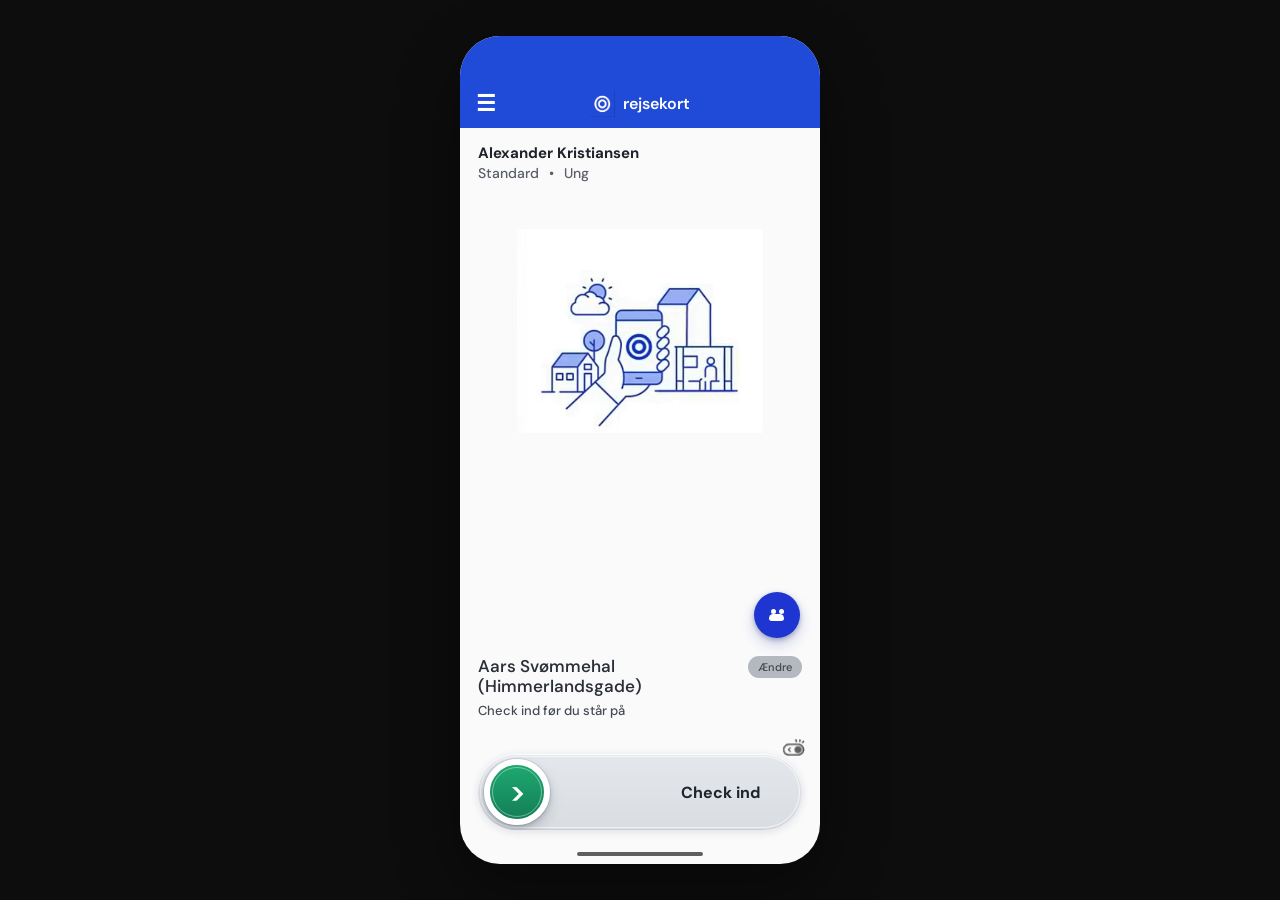
==== index.html @ a7dd2cbe "Initial Rejsekort mobile web app" ====
﻿<!DOCTYPE html>
<html lang="da">
<head>
<meta charset="UTF-8">
<meta name="viewport" content="width=device-width, initial-scale=1.0">
<title>rejsekort</title>
<link rel="stylesheet" href="style.css">
</head>
<body>
<div class="phone">
  <div class="topbar">
    <div class="menu" aria-label="Menu">&#9776;</div>
    <img class="logo" src="logo.png" alt="rejsekort logo">
    <div class="top-title">rejsekort</div>
  </div>

  <div class="content">
    <div class="user" id="userInfo">
      <div class="username" id="usernameText">Alexander Kristiansen</div>
      <div class="usertype" id="userTypeText">Standard <span class="dot">&bull;</span> Ung</div>
    </div>

    <div class="illustration">
      <img src="illustration.png" alt="App illustration">
    </div>

    <button class="quick-switch" id="quickSwitchBtn" type="button" aria-label="V&aelig;lg profil">
      <span class="quick-icon" aria-hidden="true"></span>
    </button>

    <div class="location">
      <div class="address">
        <div class="place" id="placeText">Aars Sv&oslash;mmehal (Himmerlandsgade)</div>
        <div class="sub" id="subText">Check ind f&oslash;r du st&aring;r p&aring;</div>
      </div>
      <button class="edit" id="editLocationBtn" type="button">&AElig;ndre</button>
    </div>
  </div>

  <div class="bottom">
    <img class="eye" src="eye.png" alt="">
    <div class="slider" id="slider">
      <div class="slider-fill" id="sliderFill"></div>
      <div class="timer" id="timer">00.00</div>
      <div class="label" id="label">Check ind</div>
      <div class="handle green" id="handle"><span>&gt;</span></div>
    </div>
  </div>

  <div class="picker-modal" id="nameModal" aria-hidden="true">
    <button class="picker-backdrop" id="nameBackdrop" type="button" aria-label="Luk"></button>
    <div class="picker-sheet">
      <div class="picker-title">V&aelig;lg navn</div>
      <div class="picker-list" id="nameList"></div>
    </div>
  </div>

  <div class="picker-modal" id="locationModal" aria-hidden="true">
    <button class="picker-backdrop" id="locationBackdrop" type="button" aria-label="Luk"></button>
    <div class="picker-sheet">
      <div class="picker-title">V&aelig;lg stop</div>
      <div class="picker-list" id="locationList"></div>
    </div>
  </div>
</div>

<audio id="sound" src="checkInCheckOut.wav"></audio>
<script src="script.js"></script>
</body>
</html>
---- style.css ----
﻿@import url('https://fonts.googleapis.com/css2?family=DM+Sans:wght@400;500;600;700&display=swap');

:root {
  --blue: #1f4bd8;
  --green: #1baa78;
  --green-dark: #129564;
  --red: #e53935;
  --surface: #f1f3f7;
  --text-main: #3a3d44;
  --text-soft: #676d78;
  --text-subtle: #858b96;
}

* {
  margin: 0;
  padding: 0;
  box-sizing: border-box;
  font-family: 'DM Sans', -apple-system, BlinkMacSystemFont, 'Segoe UI', sans-serif;
}

body {
  margin: 0;
  min-height: 100dvh;
  display: flex;
  justify-content: center;
  align-items: center;
  background: #0d0d0d;
}

.phone {
  width: 360px;
  height: 828px;
  background: #fafafb;
  border-radius: 40px;
  overflow: hidden;
  position: relative;
  box-shadow: 0 26px 64px rgba(0, 0, 0, 0.42);
}

.phone::after {
  content: '';
  position: absolute;
  left: 50%;
  bottom: 8px;
  width: 126px;
  height: 4px;
  border-radius: 999px;
  transform: translateX(-50%);
  background: rgba(0, 0, 0, 0.62);
}

.topbar {
  height: 92px;
  padding-top: 44px;
  background: var(--blue);
  color: #ffffff;
  display: flex;
  justify-content: center;
  align-items: center;
  gap: 8px;
  position: relative;
  font-weight: 600;
}

.menu {
  position: absolute;
  left: 16px;
  font-size: 22px;
  line-height: 1;
}

.logo {
  height: 26px;
  width: auto;
}

.top-title {
  font-size: 16px;
  line-height: 1;
  font-weight: 600;
}

.content {
  padding: 16px 18px 0;
}

.user {
  margin-bottom: 14px;
  cursor: pointer;
}

.username {
  color: #1f2229;
  font-size: 15px;
  font-weight: 700;
  line-height: 1.2;
}

.usertype {
  margin-top: 2px;
  color: #595e69;
  font-weight: 500;
  font-size: 14px;
}

.dot {
  margin: 0 6px;
}

.illustration {
  height: 270px;
  display: flex;
  justify-content: center;
  align-items: center;
  margin-bottom: 126px;
}

.illustration img {
  width: 76%;
  max-width: 278px;
  filter: saturate(0.95);
  user-select: none;
}

.quick-switch {
  width: 46px;
  height: 46px;
  margin: 0 2px 10px auto;
  border: 0;
  border-radius: 50%;
  background: #1f35d2;
  box-shadow:
    0 2px 5px rgba(11, 25, 96, 0.3),
    0 7px 14px rgba(20, 41, 146, 0.2);
  display: flex;
  align-items: center;
  justify-content: center;
  cursor: pointer;
}

.quick-icon {
  width: 16px;
  height: 12px;
  position: relative;
  display: block;
}

.quick-icon::before {
  content: '';
  position: absolute;
  left: 2px;
  top: 0;
  width: 5px;
  height: 5px;
  border-radius: 50%;
  background: #ffffff;
  box-shadow: 8px 0 0 #ffffff;
}

.quick-icon::after {
  content: '';
  position: absolute;
  left: 0;
  bottom: 0;
  width: 15px;
  height: 7px;
  border-radius: 8px 8px 5px 5px;
  background: #ffffff;
}

.location {
  margin-top: 0;
  display: flex;
  justify-content: space-between;
  align-items: flex-start;
  gap: 10px;
  cursor: pointer;
}

.address {
  min-width: 0;
  margin-top: 8px;
}

.place {
  color: #2b2f37;
  font-size: 17px;
  line-height: 1.2;
  font-weight: 550;
}

.sub {
  margin-top: 5px;
  color: #444a54;
  font-size: 13px;
  font-weight: 500;
}

.edit {
  border: 0;
  white-space: nowrap;
  background: #b4b8bf;
  padding: 4px 10px;
  border-radius: 20px;
  font-size: 11px;
  font-weight: 500;
  color: #3f444f;
  cursor: pointer;
  margin-top: 8px;
}

.bottom {
  position: absolute;
  bottom: 34px;
  left: 18px;
  right: 18px;
}

.eye {
  position: absolute;
  right: -12px;
  bottom: 70px;
  width: 48px;
  opacity: 0.78;
}

.slider {
  height: 76px;
  border-radius: 999px;
  background: linear-gradient(180deg, #e4e8ed 0%, #d9dde1 100%);
  position: relative;
  overflow: hidden;
  transition: background 260ms ease, box-shadow 260ms ease;
  box-shadow:
    inset 0 1px 0 rgba(255, 255, 255, 0.92),
    inset 0 -1px 0 rgba(0, 0, 0, 0.05),
    0 2px 8px rgba(26, 33, 63, 0.12);
}

.slider::before {
  content: '';
  position: absolute;
  inset: 2px;
  border-radius: inherit;
  border: 1px solid rgba(255, 255, 255, 0.66);
  pointer-events: none;
  z-index: 1;
}

.slider::after {
  content: '';
  position: absolute;
  left: -44%;
  top: 6px;
  bottom: 6px;
  width: 42%;
  border-radius: 999px;
  background: linear-gradient(
    90deg,
    rgba(255, 255, 255, 0) 0%,
    rgba(241, 244, 247, 0.84) 42%,
    rgba(255, 255, 255, 0) 100%
  );
  animation: slider-sheen 2.9s cubic-bezier(0.32, 0, 0.2, 1) infinite;
  opacity: 0.85;
  pointer-events: none;
  z-index: 1;
}

.slider.checked {
  background: linear-gradient(90deg, #31c994 0%, #23bd8d 100%);
  box-shadow:
    inset 0 1px 2px rgba(0, 0, 0, 0.04),
    inset 0 -1px 0 rgba(255, 255, 255, 0.18),
    0 5px 12px rgba(20, 123, 92, 0.23);
}

.slider.checked::after {
  display: none;
}

.slider-fill {
  position: absolute;
  left: 0;
  top: 0;
  bottom: 0;
  width: 0;
  border-radius: inherit;
  background: linear-gradient(90deg, #37ce99 0%, #23bc8e 100%);
  transition: width 220ms ease;
  z-index: 1;
}

.slider.checked .slider-fill {
  width: 100%;
}

.timer,
.label {
  position: absolute;
  top: 50%;
  transform: translateY(-50%);
  z-index: 3;
  font-weight: 600;
  transition: opacity 220ms ease;
}

.timer {
  left: 20px;
  color: #ffffff;
  font-size: 18px;
  font-weight: 700;
  opacity: 0;
}

.label {
  right: 42px;
  color: #1f242b;
  font-size: 16px;
  font-weight: 700;
}

.slider.checked .timer {
  opacity: 1;
}

.slider.checked .label {
  opacity: 0;
}

.handle {
  width: 66px;
  height: 66px;
  border-radius: 50%;
  position: absolute;
  top: 5px;
  left: 5px;
  border: 6px solid #ffffff;
  display: flex;
  justify-content: center;
  align-items: center;
  font-size: 30px;
  font-weight: 600;
  color: #ffffff;
  cursor: pointer;
  touch-action: none;
  z-index: 3;
  transition: left 220ms ease;
  box-shadow:
    0 0 0 1px rgba(0, 0, 0, 0.08),
    0 2px 5px rgba(0, 0, 0, 0.18),
    0 7px 14px rgba(13, 29, 66, 0.16);
}

.handle::after {
  content: '';
  position: absolute;
  inset: 2px;
  border-radius: 50%;
  border: 1px solid rgba(255, 255, 255, 0.4);
}

.handle.pulse {
  animation: handle-pulse 280ms ease-out;
}

.handle span {
  transform: translateY(-1px);
  display: inline-block;
}

.handle.green {
  background: linear-gradient(180deg, #1ea970 0%, #147e57 100%);
}

.handle.red {
  background: linear-gradient(180deg, #ff4f78 0%, #d70b41 100%);
}

.slider.dragging .handle,
.slider.dragging .slider-fill {
  transition: none;
}

.slider.dragging .handle {
  transform: scale(1.02);
}

.slider.dragging::after {
  animation-play-state: paused;
}

.slider.hint:not(.checked):not(.dragging) .handle.green {
  animation: swipe-hint 1.8s ease-in-out 1;
}

@keyframes swipe-hint {
  0%,
  100% {
    transform: translateX(0);
  }
  48% {
    transform: translateX(14px);
  }
}

@keyframes slider-sheen {
  0% {
    transform: translateX(0);
    opacity: 0;
  }
  12% {
    opacity: 0.8;
  }
  68% {
    transform: translateX(352%);
    opacity: 0.86;
  }
  100% {
    transform: translateX(352%);
    opacity: 0;
  }
}

@keyframes handle-pulse {
  0% {
    transform: scale(1);
  }
  45% {
    transform: scale(1.09);
  }
  100% {
    transform: scale(1);
  }
}

.vis-billet {
  width: fit-content;
  margin: -18px auto 0;
  padding: 9px 26px;
  border-radius: 14px;
  background: #5a5a5f;
  color: #ffffff;
  font-size: 15px;
  font-weight: 500;
  opacity: 0;
  transform: translateY(6px);
  animation: vis-billet-in 260ms ease forwards;
}

@keyframes vis-billet-in {
  to {
    opacity: 1;
    transform: translateY(0);
  }
}

.picker-modal {
  position: absolute;
  inset: 0;
  z-index: 30;
  pointer-events: none;
}

.picker-modal.open {
  pointer-events: auto;
}

.picker-backdrop {
  position: absolute;
  inset: 0;
  border: 0;
  background: rgba(0, 0, 0, 0.28);
  opacity: 0;
  transition: opacity 180ms ease;
}

.picker-modal.open .picker-backdrop {
  opacity: 1;
}

.picker-sheet {
  position: absolute;
  left: 14px;
  right: 14px;
  bottom: 26px;
  background: #ffffff;
  border-radius: 20px;
  padding: 14px 12px 12px;
  box-shadow: 0 14px 30px rgba(0, 0, 0, 0.22);
  transform: translateY(18px);
  opacity: 0;
  transition: transform 180ms ease, opacity 180ms ease;
}

.picker-modal.open .picker-sheet {
  transform: translateY(0);
  opacity: 1;
}

.picker-title {
  font-size: 15px;
  font-weight: 700;
  color: #2f3440;
  margin: 0 2px 10px;
}

.picker-list {
  max-height: 220px;
  overflow-y: auto;
}

.picker-item {
  width: 100%;
  border: 0;
  border-radius: 12px;
  background: #f2f4f9;
  color: #434852;
  padding: 10px 12px;
  text-align: left;
  font-size: 14px;
  font-weight: 600;
  cursor: pointer;
  margin-bottom: 8px;
}

.picker-item.active {
  background: #e5f4ee;
  box-shadow: inset 0 0 0 1px rgba(27, 170, 120, 0.35);
}

@media (max-width: 520px) {
  body {
    background: #fafafb;
    align-items: stretch;
  }

  .phone {
    width: 100vw;
    height: 100dvh;
    border-radius: 0;
    box-shadow: none;
  }

  .phone::after {
    bottom: calc(8px + env(safe-area-inset-bottom));
  }

  .bottom {
    bottom: calc(34px + env(safe-area-inset-bottom));
  }
}
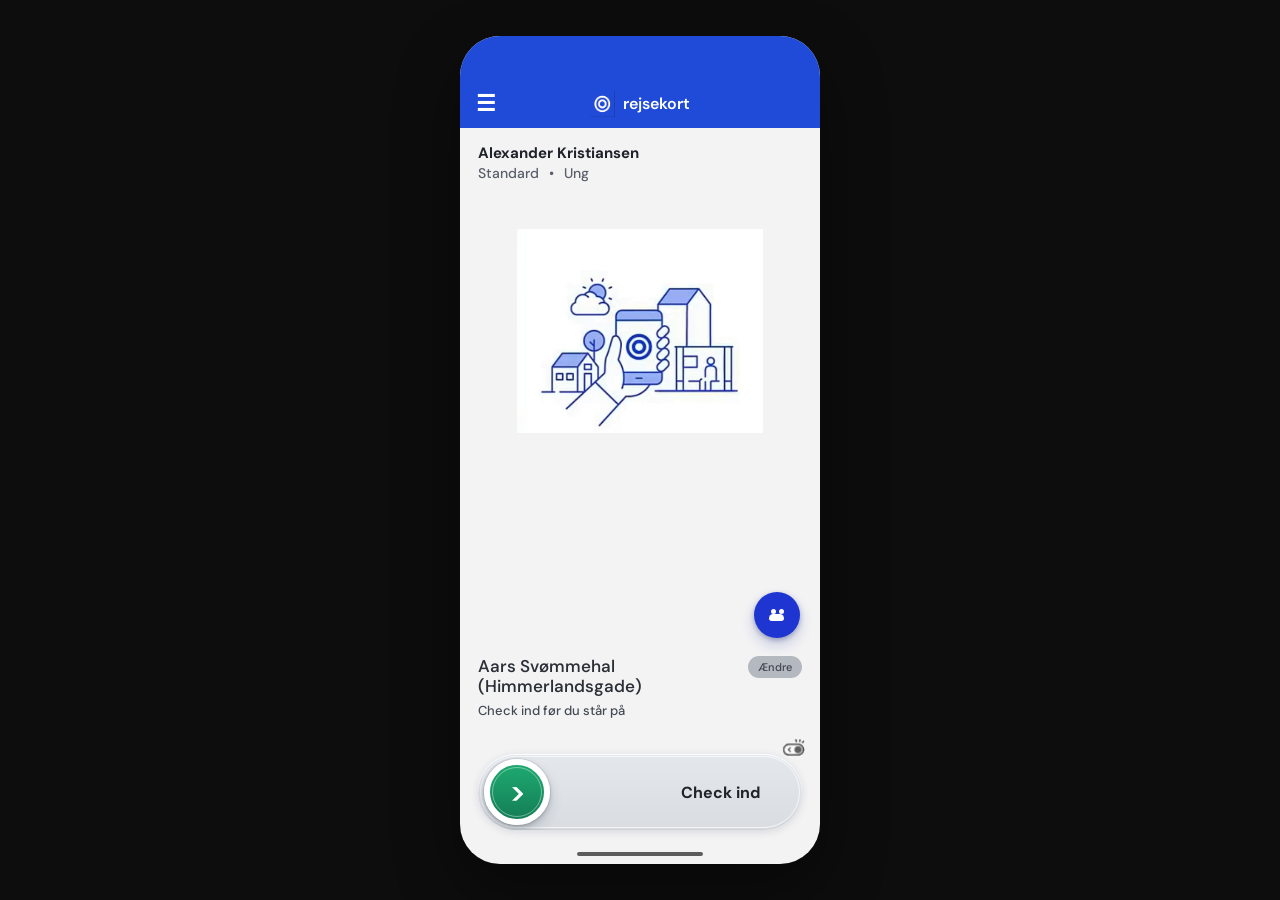
==== commit 4fe2e7b0: "Fix startup route, restore homescreen mode, and tune illustration background" ====
--- a/index.html
+++ b/index.html
@@ -2,8 +2,15 @@
 <html lang="da">
 <head>
 <meta charset="UTF-8">
-<meta name="viewport" content="width=device-width, initial-scale=1.0">
+<meta name="viewport" content="width=device-width, initial-scale=1.0, viewport-fit=cover">
+<meta name="theme-color" content="#1f4bd8">
+<meta name="mobile-web-app-capable" content="yes">
+<meta name="apple-mobile-web-app-capable" content="yes">
+<meta name="apple-mobile-web-app-status-bar-style" content="black-translucent">
+<meta name="apple-mobile-web-app-title" content="rejsekort">
 <title>rejsekort</title>
+<link rel="manifest" href="manifest.webmanifest">
+<link rel="apple-touch-icon" href="logo.png">
 <link rel="stylesheet" href="style.css">
 </head>
 <body>
--- a/style.css
+++ b/style.css
@@ -30,7 +30,7 @@
 .phone {
   width: 360px;
   height: 828px;
-  background: #fafafb;
+  background: #f3f3f4;
   border-radius: 40px;
   overflow: hidden;
   position: relative;
@@ -529,24 +529,3 @@
   box-shadow: inset 0 0 0 1px rgba(27, 170, 120, 0.35);
 }
 
-@media (max-width: 520px) {
-  body {
-    background: #fafafb;
-    align-items: stretch;
-  }
-
-  .phone {
-    width: 100vw;
-    height: 100dvh;
-    border-radius: 0;
-    box-shadow: none;
-  }
-
-  .phone::after {
-    bottom: calc(8px + env(safe-area-inset-bottom));
-  }
-
-  .bottom {
-    bottom: calc(34px + env(safe-area-inset-bottom));
-  }
-}
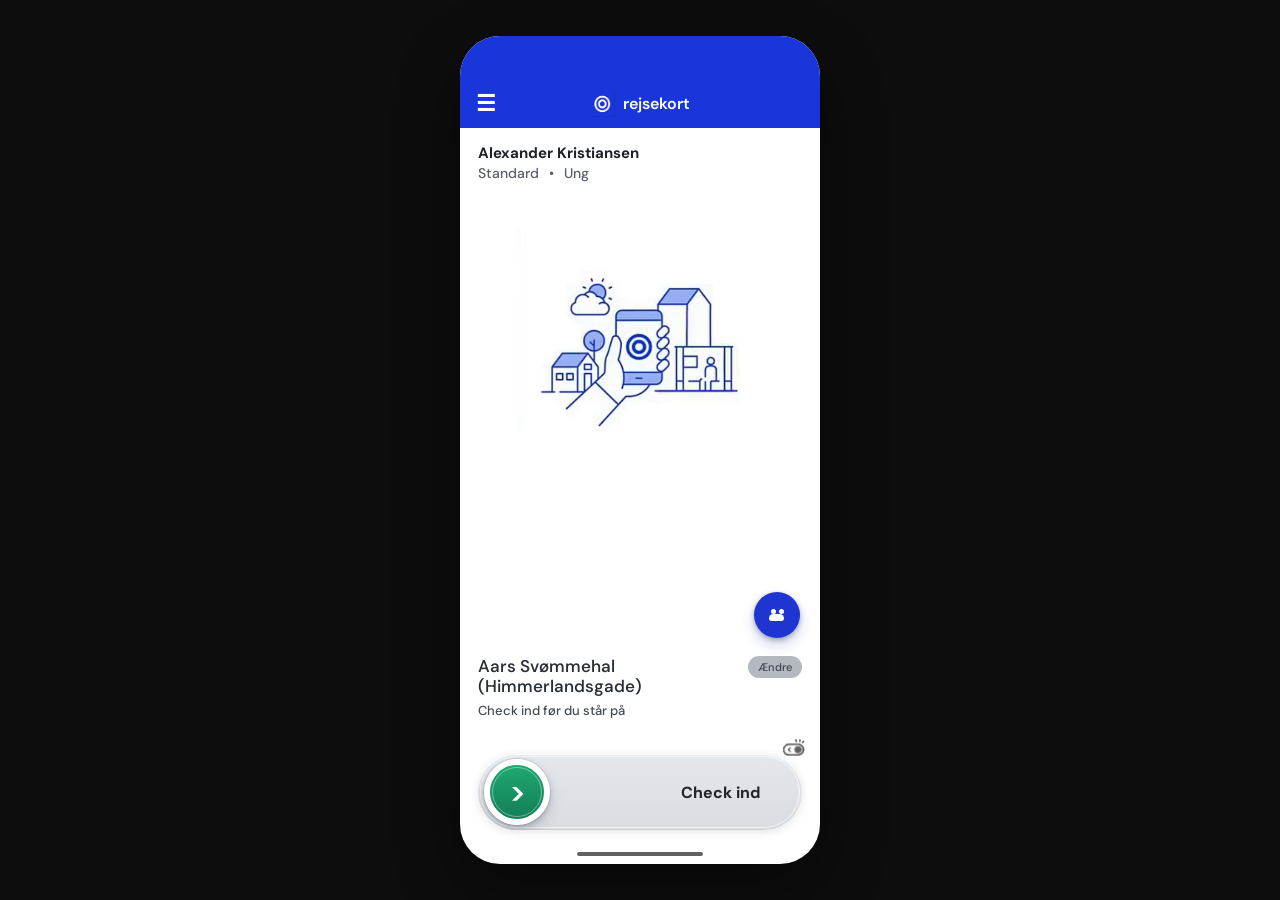
==== commit 9e8dab04: "Save progress before new project" ====
--- a/index.html
+++ b/index.html
@@ -3,7 +3,7 @@
 <head>
 <meta charset="UTF-8">
 <meta name="viewport" content="width=device-width, initial-scale=1.0, viewport-fit=cover">
-<meta name="theme-color" content="#1f4bd8">
+<meta name="theme-color" content="#1936da">
 <meta name="mobile-web-app-capable" content="yes">
 <meta name="apple-mobile-web-app-capable" content="yes">
 <meta name="apple-mobile-web-app-status-bar-style" content="black-translucent">
--- a/style.css
+++ b/style.css
@@ -1,7 +1,7 @@
 ﻿@import url('https://fonts.googleapis.com/css2?family=DM+Sans:wght@400;500;600;700&display=swap');
 
 :root {
-  --blue: #1f4bd8;
+  --blue: #1936da;
   --green: #1baa78;
   --green-dark: #129564;
   --red: #e53935;
@@ -30,7 +30,7 @@
 .phone {
   width: 360px;
   height: 828px;
-  background: #f3f3f4;
+  background: #ffffff;
   border-radius: 40px;
   overflow: hidden;
   position: relative;
@@ -436,10 +436,10 @@
 
 .vis-billet {
   width: fit-content;
-  margin: -18px auto 0;
+  margin: -24px auto 0;
   padding: 9px 26px;
   border-radius: 14px;
-  background: #5a5a5f;
+  background: #5e5e5e;
   color: #ffffff;
   font-size: 15px;
   font-weight: 500;
